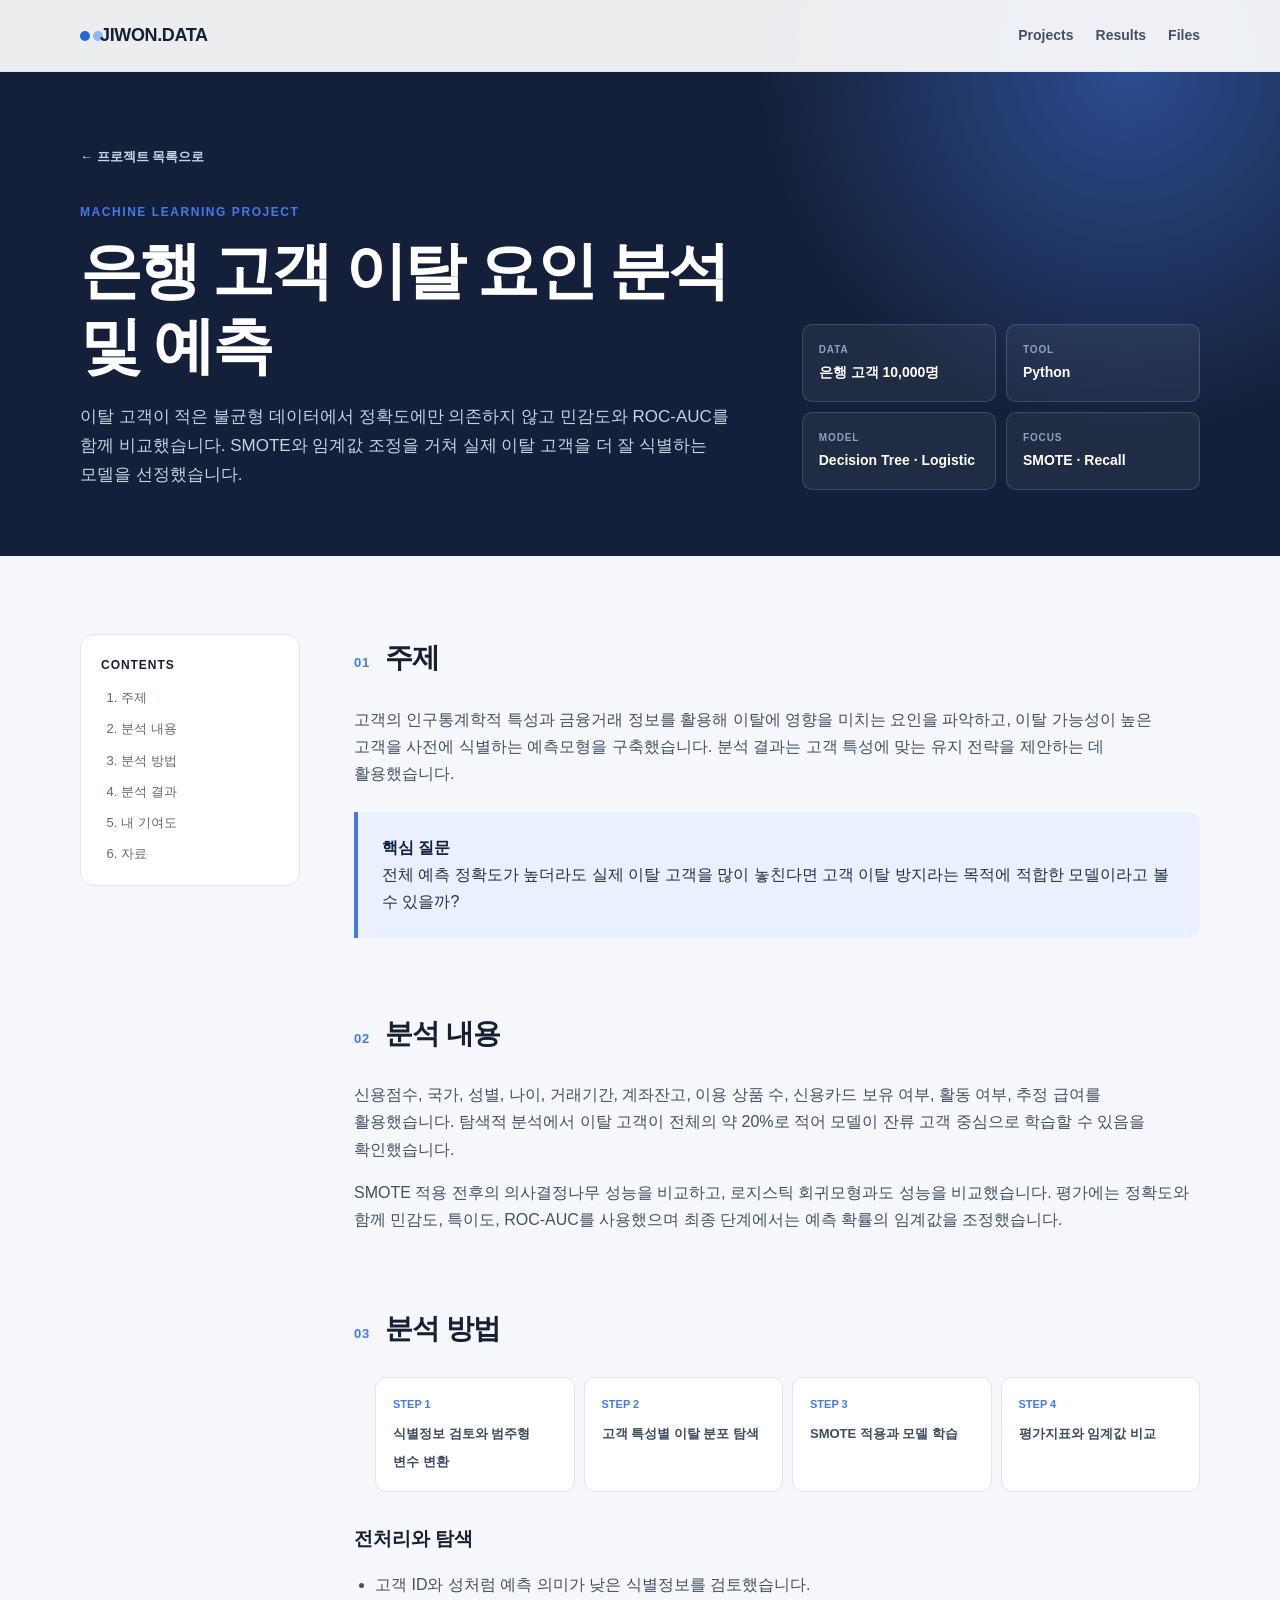
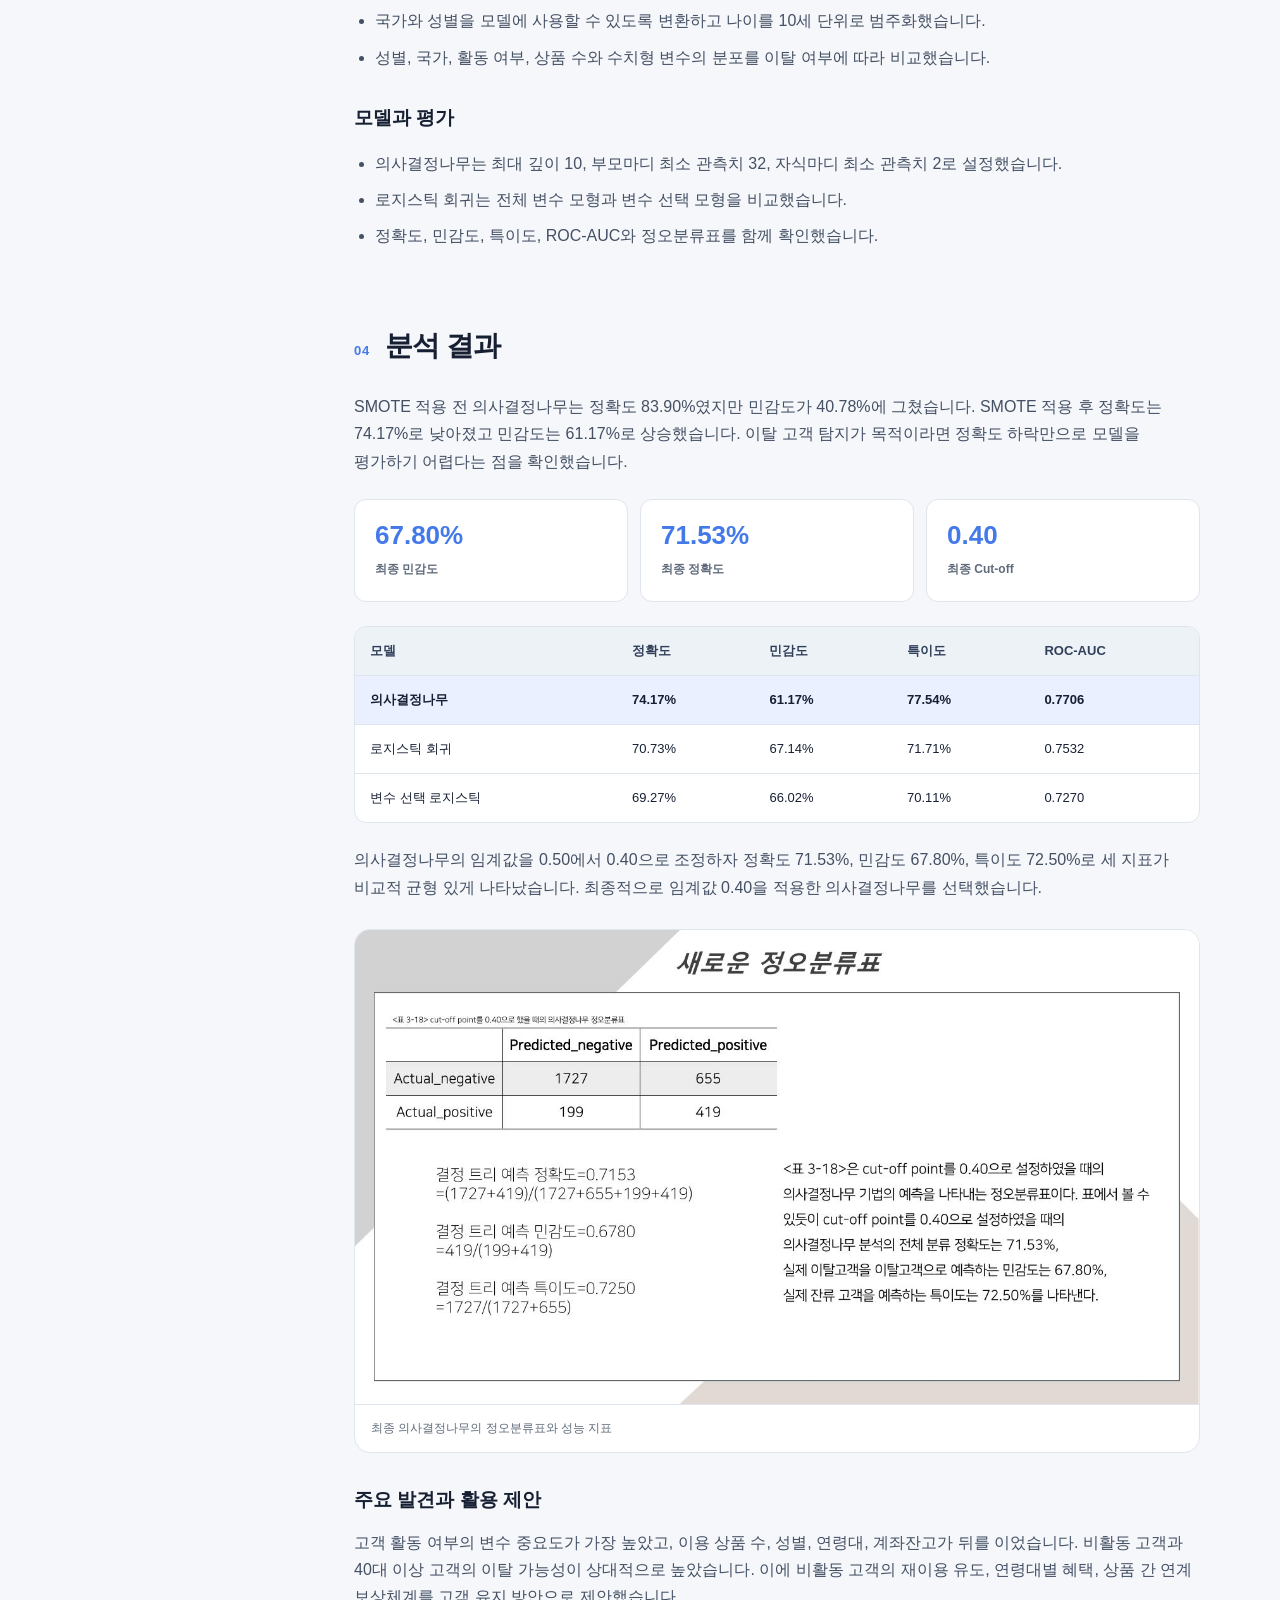
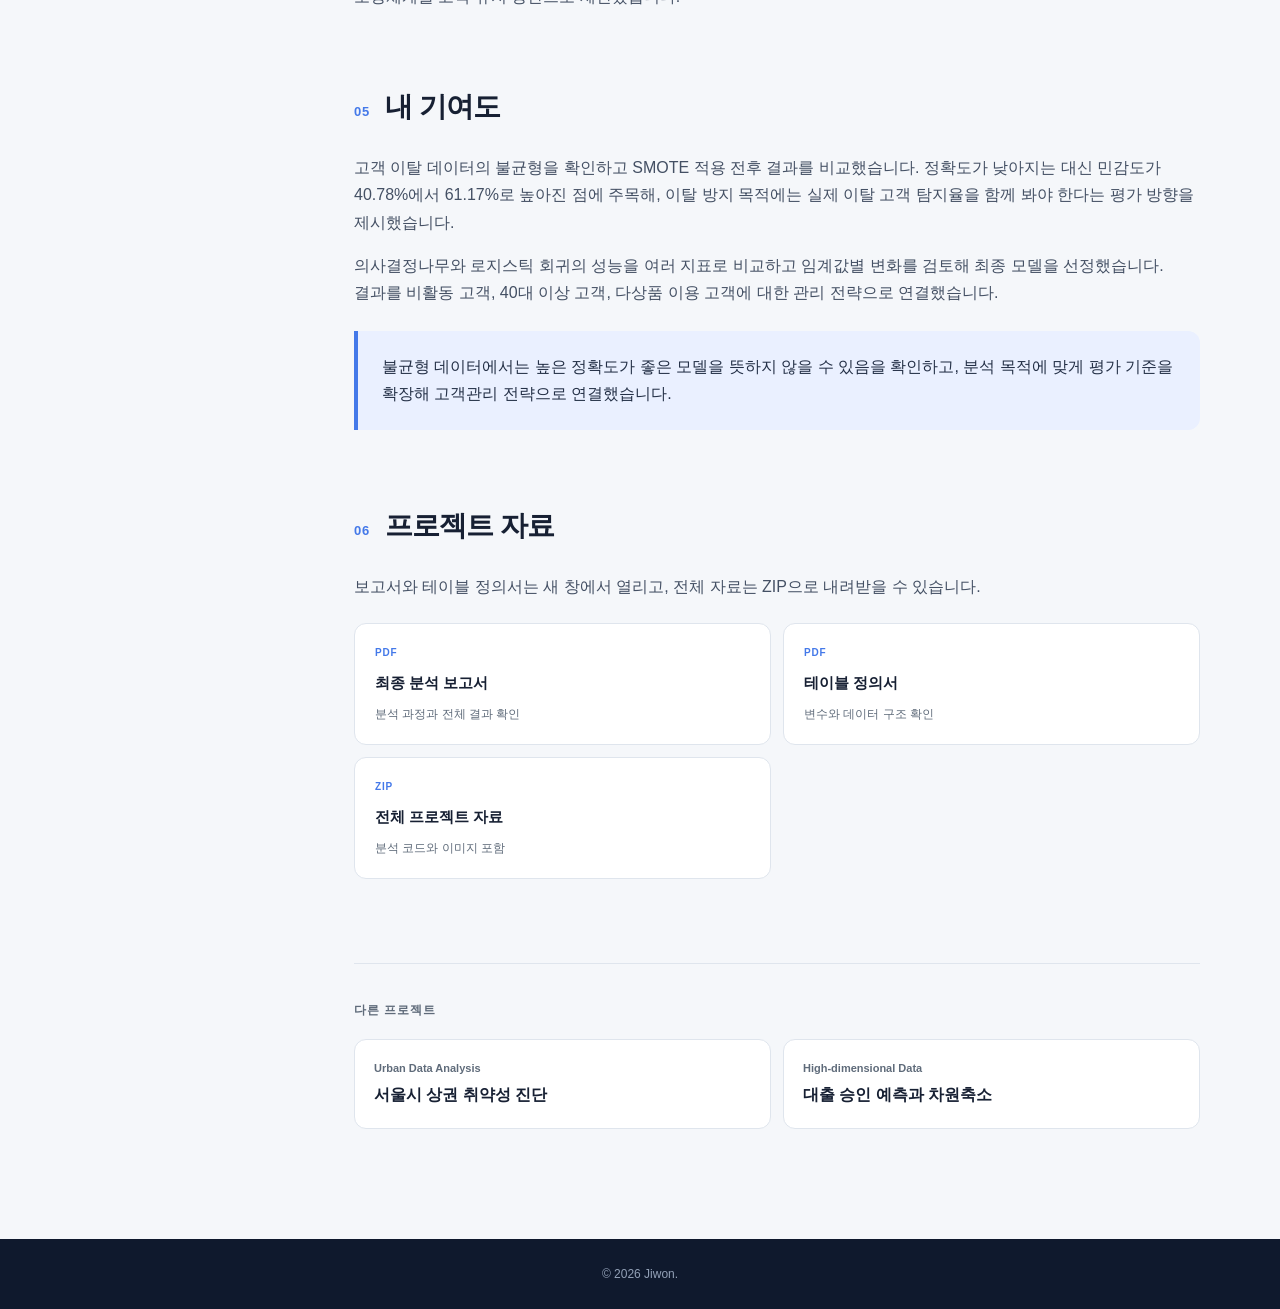
==== projects/churn.html @ 8f47a610 "Add files via upload" ====
<!doctype html>
<html lang="ko">
  <head>
    <meta charset="utf-8" />
    <meta name="viewport" content="width=device-width, initial-scale=1" />
    <meta name="description" content="은행 고객 이탈 요인 분석 및 예측 프로젝트" />
    <title>은행 고객 이탈 예측 | Jiwon Portfolio</title>
    <link rel="stylesheet" href="../styles.css" />
    <script src="../script.js" defer></script>
  </head>
  <body class="detail-page churn">
    <a class="skip-link" href="#main">본문 바로가기</a>
    <nav class="site-nav detail-nav" aria-label="주요 메뉴">
      <div class="container nav-inner">
        <a class="logo" href="../index.html">
          <span class="logo-mark" aria-hidden="true"></span>JIWON.DATA
        </a>
        <button class="nav-toggle" type="button" aria-label="메뉴 열기" aria-expanded="false">
          <span aria-hidden="true"></span>
        </button>
        <ul class="nav-menu">
          <li><a href="../index.html#projects">Projects</a></li>
          <li><a href="#result">Results</a></li>
          <li><a href="#resources">Files</a></li>
        </ul>
      </div>
    </nav>

    <main id="main">
      <header class="detail-hero">
        <div class="container">
          <a class="back-link" href="../index.html#projects">← 프로젝트 목록으로</a>
          <div class="detail-layout">
            <div>
              <p class="detail-kicker">Machine Learning Project</p>
              <h1>은행 고객 이탈 요인 분석 및 예측</h1>
              <p class="detail-lead">
                이탈 고객이 적은 불균형 데이터에서 정확도에만 의존하지 않고 민감도와 ROC-AUC를
                함께 비교했습니다. SMOTE와 임계값 조정을 거쳐 실제 이탈 고객을 더 잘 식별하는
                모델을 선정했습니다.
              </p>
            </div>
            <dl class="detail-meta">
              <div><dt>Data</dt><dd>은행 고객 10,000명</dd></div>
              <div><dt>Tool</dt><dd>Python</dd></div>
              <div><dt>Model</dt><dd>Decision Tree · Logistic</dd></div>
              <div><dt>Focus</dt><dd>SMOTE · Recall</dd></div>
            </dl>
          </div>
        </div>
      </header>

      <div class="detail-content">
        <div class="container detail-grid">
          <aside class="toc" aria-label="페이지 목차">
            <strong>Contents</strong>
            <ol>
              <li><a href="#topic">주제</a></li>
              <li><a href="#analysis">분석 내용</a></li>
              <li><a href="#method">분석 방법</a></li>
              <li><a href="#result">분석 결과</a></li>
              <li><a href="#contribution">내 기여도</a></li>
              <li><a href="#resources">자료</a></li>
            </ol>
          </aside>

          <article class="article">
            <section class="article-section" id="topic">
              <h2 class="numbered-title"><span>01</span> 주제</h2>
              <p>
                고객의 인구통계학적 특성과 금융거래 정보를 활용해 이탈에 영향을 미치는 요인을
                파악하고, 이탈 가능성이 높은 고객을 사전에 식별하는 예측모형을 구축했습니다.
                분석 결과는 고객 특성에 맞는 유지 전략을 제안하는 데 활용했습니다.
              </p>
              <div class="highlight-box">
                <strong>핵심 질문</strong><br />전체 예측 정확도가 높더라도 실제 이탈 고객을 많이
                놓친다면 고객 이탈 방지라는 목적에 적합한 모델이라고 볼 수 있을까?
              </div>
            </section>

            <section class="article-section" id="analysis">
              <h2 class="numbered-title"><span>02</span> 분석 내용</h2>
              <p>
                신용점수, 국가, 성별, 나이, 거래기간, 계좌잔고, 이용 상품 수, 신용카드 보유 여부,
                활동 여부, 추정 급여를 활용했습니다. 탐색적 분석에서 이탈 고객이 전체의 약 20%로
                적어 모델이 잔류 고객 중심으로 학습할 수 있음을 확인했습니다.
              </p>
              <p>
                SMOTE 적용 전후의 의사결정나무 성능을 비교하고, 로지스틱 회귀모형과도 성능을
                비교했습니다. 평가에는 정확도와 함께 민감도, 특이도, ROC-AUC를 사용했으며 최종
                단계에서는 예측 확률의 임계값을 조정했습니다.
              </p>
            </section>

            <section class="article-section" id="method">
              <h2 class="numbered-title"><span>03</span> 분석 방법</h2>
              <ol class="process">
                <li><b>STEP 1</b><span>식별정보 검토와 범주형 변수 변환</span></li>
                <li><b>STEP 2</b><span>고객 특성별 이탈 분포 탐색</span></li>
                <li><b>STEP 3</b><span>SMOTE 적용과 모델 학습</span></li>
                <li><b>STEP 4</b><span>평가지표와 임계값 비교</span></li>
              </ol>

              <h3>전처리와 탐색</h3>
              <ul>
                <li>고객 ID와 성처럼 예측 의미가 낮은 식별정보를 검토했습니다.</li>
                <li>국가와 성별을 모델에 사용할 수 있도록 변환하고 나이를 10세 단위로 범주화했습니다.</li>
                <li>성별, 국가, 활동 여부, 상품 수와 수치형 변수의 분포를 이탈 여부에 따라 비교했습니다.</li>
              </ul>

              <h3>모델과 평가</h3>
              <ul>
                <li>의사결정나무는 최대 깊이 10, 부모마디 최소 관측치 32, 자식마디 최소 관측치 2로 설정했습니다.</li>
                <li>로지스틱 회귀는 전체 변수 모형과 변수 선택 모형을 비교했습니다.</li>
                <li>정확도, 민감도, 특이도, ROC-AUC와 정오분류표를 함께 확인했습니다.</li>
              </ul>
            </section>

            <section class="article-section" id="result">
              <h2 class="numbered-title"><span>04</span> 분석 결과</h2>
              <p>
                SMOTE 적용 전 의사결정나무는 정확도 83.90%였지만 민감도가 40.78%에 그쳤습니다.
                SMOTE 적용 후 정확도는 74.17%로 낮아졌고 민감도는 61.17%로 상승했습니다. 이탈
                고객 탐지가 목적이라면 정확도 하락만으로 모델을 평가하기 어렵다는 점을 확인했습니다.
              </p>

              <div class="metrics">
                <div class="metric"><b>67.80%</b><span>최종 민감도</span></div>
                <div class="metric"><b>71.53%</b><span>최종 정확도</span></div>
                <div class="metric"><b>0.40</b><span>최종 Cut-off</span></div>
              </div>

              <div class="table-wrap">
                <table>
                  <thead>
                    <tr><th>모델</th><th>정확도</th><th>민감도</th><th>특이도</th><th>ROC-AUC</th></tr>
                  </thead>
                  <tbody>
                    <tr class="best"><td>의사결정나무</td><td>74.17%</td><td>61.17%</td><td>77.54%</td><td>0.7706</td></tr>
                    <tr><td>로지스틱 회귀</td><td>70.73%</td><td>67.14%</td><td>71.71%</td><td>0.7532</td></tr>
                    <tr><td>변수 선택 로지스틱</td><td>69.27%</td><td>66.02%</td><td>70.11%</td><td>0.7270</td></tr>
                  </tbody>
                </table>
              </div>

              <p>
                의사결정나무의 임계값을 0.50에서 0.40으로 조정하자 정확도 71.53%, 민감도
                67.80%, 특이도 72.50%로 세 지표가 비교적 균형 있게 나타났습니다. 최종적으로
                임계값 0.40을 적용한 의사결정나무를 선택했습니다.
              </p>

              <figure class="visual-card">
                <img src="../assets/images/churn-result.jpg" alt="임계값 0.40을 적용한 의사결정나무 정오분류표" />
                <figcaption>최종 의사결정나무의 정오분류표와 성능 지표</figcaption>
              </figure>

              <h3>주요 발견과 활용 제안</h3>
              <p>
                고객 활동 여부의 변수 중요도가 가장 높았고, 이용 상품 수, 성별, 연령대,
                계좌잔고가 뒤를 이었습니다. 비활동 고객과 40대 이상 고객의 이탈 가능성이
                상대적으로 높았습니다. 이에 비활동 고객의 재이용 유도, 연령대별 혜택, 상품 간
                연계 보상체계를 고객 유지 방안으로 제안했습니다.
              </p>
            </section>

            <section class="article-section" id="contribution">
              <h2 class="numbered-title"><span>05</span> 내 기여도</h2>
              <p>
                고객 이탈 데이터의 불균형을 확인하고 SMOTE 적용 전후 결과를 비교했습니다. 정확도가
                낮아지는 대신 민감도가 40.78%에서 61.17%로 높아진 점에 주목해, 이탈 방지 목적에는
                실제 이탈 고객 탐지율을 함께 봐야 한다는 평가 방향을 제시했습니다.
              </p>
              <p>
                의사결정나무와 로지스틱 회귀의 성능을 여러 지표로 비교하고 임계값별 변화를 검토해
                최종 모델을 선정했습니다. 결과를 비활동 고객, 40대 이상 고객, 다상품 이용 고객에
                대한 관리 전략으로 연결했습니다.
              </p>
              <div class="highlight-box">
                불균형 데이터에서는 높은 정확도가 좋은 모델을 뜻하지 않을 수 있음을 확인하고,
                분석 목적에 맞게 평가 기준을 확장해 고객관리 전략으로 연결했습니다.
              </div>
            </section>

            <section class="article-section" id="resources">
              <h2 class="numbered-title"><span>06</span> 프로젝트 자료</h2>
              <p>보고서와 테이블 정의서는 새 창에서 열리고, 전체 자료는 ZIP으로 내려받을 수 있습니다.</p>
              <div class="resource-grid">
                <a class="resource-card" href="../assets/documents/churn-report.pdf" target="_blank" rel="noreferrer">
                  <small>PDF</small><strong>최종 분석 보고서</strong><span>분석 과정과 전체 결과 확인</span>
                </a>
                <a class="resource-card" href="../assets/documents/churn-table-definition.pdf" target="_blank" rel="noreferrer">
                  <small>PDF</small><strong>테이블 정의서</strong><span>변수와 데이터 구조 확인</span>
                </a>
                <a class="resource-card" href="../downloads/data-mining-full.zip" download>
                  <small>ZIP</small><strong>전체 프로젝트 자료</strong><span>분석 코드와 이미지 포함</span>
                </a>
              </div>
            </section>

            <nav class="next-projects" aria-label="다른 프로젝트">
              <p>다른 프로젝트</p>
              <div class="next-links">
                <a href="weather.html"><small>Urban Data Analysis</small>서울시 상권 취약성 진단</a>
                <a href="loan.html"><small>High-dimensional Data</small>대출 승인 예측과 차원축소</a>
              </div>
            </nav>
          </article>
        </div>
      </div>
    </main>

    <footer class="site-footer"><div class="container">© <span data-year>2026</span> Jiwon.</div></footer>
  </body>
</html>
---- styles.css ----
:root {
  --ink: #172033;
  --muted: #5f6b7a;
  --line: #dfe5ed;
  --surface: #ffffff;
  --soft: #f5f7fa;
  --brand: #2368d8;
  --brand-dark: #174da9;
  --brand-soft: #eaf2ff;
  --nav-height: 72px;
  --shadow: 0 18px 50px rgba(23, 32, 51, 0.10);
}

* {
  box-sizing: border-box;
  margin: 0;
  padding: 0;
}

html {
  scroll-behavior: smooth;
  scroll-padding-top: calc(var(--nav-height) + 24px);
}

body {
  min-width: 320px;
  color: var(--ink);
  background: var(--surface);
  font-family: Pretendard, "Noto Sans KR", -apple-system, BlinkMacSystemFont,
    "Segoe UI", sans-serif;
  line-height: 1.7;
  word-break: keep-all;
}

body.detail-page {
  background: var(--soft);
}

a {
  color: inherit;
  text-decoration: none;
}

img {
  display: block;
  width: 100%;
}

button,
a {
  -webkit-tap-highlight-color: transparent;
}

.container {
  width: min(1120px, calc(100% - 40px));
  margin-inline: auto;
}

.skip-link {
  position: fixed;
  left: 16px;
  top: -60px;
  z-index: 2000;
  padding: 10px 14px;
  color: #fff;
  background: var(--ink);
  border-radius: 8px;
}

.skip-link:focus {
  top: 12px;
}

/* Navigation */
.site-nav {
  position: fixed;
  inset: 0 0 auto;
  z-index: 1000;
  height: var(--nav-height);
  border-bottom: 1px solid rgba(223, 229, 237, 0.88);
  background: rgba(255, 255, 255, 0.92);
  backdrop-filter: blur(14px);
}

.nav-inner {
  height: 100%;
  display: flex;
  align-items: center;
  justify-content: space-between;
}

.logo {
  display: inline-flex;
  align-items: center;
  gap: 10px;
  font-size: 18px;
  font-weight: 800;
  letter-spacing: -0.02em;
}

.logo-mark {
  width: 10px;
  height: 10px;
  background: var(--brand);
  border-radius: 50%;
  box-shadow: 13px 0 0 #8bb7ff;
}

.nav-menu {
  display: flex;
  align-items: center;
  gap: 30px;
  list-style: none;
  color: #435064;
  font-size: 14px;
  font-weight: 650;
}

.nav-menu a {
  transition: color 0.2s ease;
}

.nav-menu a:hover,
.nav-menu a:focus-visible {
  color: var(--brand);
}

.nav-toggle {
  display: none;
  width: 42px;
  height: 42px;
  border: 1px solid var(--line);
  background: #fff;
  border-radius: 10px;
  cursor: pointer;
}

.nav-toggle span,
.nav-toggle span::before,
.nav-toggle span::after {
  display: block;
  width: 18px;
  height: 2px;
  margin: auto;
  background: var(--ink);
  content: "";
  transition: 0.2s ease;
}

.nav-toggle span {
  position: relative;
}

.nav-toggle span::before {
  position: absolute;
  top: -6px;
}

.nav-toggle span::after {
  position: absolute;
  top: 6px;
}

/* Home hero */
.hero {
  min-height: 92vh;
  display: flex;
  align-items: center;
  padding: calc(var(--nav-height) + 80px) 0 88px;
  overflow: hidden;
  background:
    radial-gradient(circle at 84% 20%, rgba(60, 132, 255, 0.18), transparent 27%),
    linear-gradient(145deg, #fafdff 0%, #f1f6fd 58%, #eef3fa 100%);
}

.hero-grid {
  display: grid;
  grid-template-columns: minmax(0, 1.3fr) minmax(300px, 0.7fr);
  gap: 72px;
  align-items: center;
}

.eyebrow {
  margin-bottom: 18px;
  color: var(--brand);
  font-size: 13px;
  font-weight: 800;
  letter-spacing: 0.16em;
  text-transform: uppercase;
}

.hero h1 {
  max-width: 760px;
  margin-bottom: 26px;
  color: #13203a;
  font-size: clamp(44px, 6.2vw, 76px);
  line-height: 1.14;
  letter-spacing: -0.052em;
}

.hero h1 span {
  color: var(--brand);
}

.hero-copy {
  max-width: 690px;
  margin-bottom: 36px;
  color: var(--muted);
  font-size: 18px;
}

.button-row {
  display: flex;
  flex-wrap: wrap;
  gap: 12px;
}

.button {
  display: inline-flex;
  align-items: center;
  justify-content: center;
  gap: 8px;
  min-height: 48px;
  padding: 11px 21px;
  border: 1px solid transparent;
  border-radius: 10px;
  font-size: 14px;
  font-weight: 750;
  transition: transform 0.2s ease, box-shadow 0.2s ease, border-color 0.2s ease,
    color 0.2s ease, background 0.2s ease;
}

.button:hover {
  transform: translateY(-2px);
}

.button-primary {
  color: #fff;
  background: var(--brand);
  box-shadow: 0 10px 24px rgba(35, 104, 216, 0.24);
}

.button-primary:hover {
  background: var(--brand-dark);
}

.button-secondary {
  color: var(--ink);
  border-color: #cbd5e1;
  background: #fff;
}

.button-secondary:hover {
  color: var(--brand);
  border-color: var(--brand);
}

.hero-panel {
  position: relative;
  padding: 34px;
  overflow: hidden;
  color: #fff;
  background: #15223a;
  border-radius: 22px;
  box-shadow: var(--shadow);
}

.hero-panel::after {
  position: absolute;
  right: -65px;
  bottom: -80px;
  width: 220px;
  height: 220px;
  background: radial-gradient(circle, rgba(80, 151, 255, 0.55), transparent 64%);
  content: "";
}

.hero-panel-label {
  margin-bottom: 28px;
  color: #94bfff;
  font-size: 12px;
  font-weight: 800;
  letter-spacing: 0.14em;
}

.hero-principles {
  position: relative;
  z-index: 1;
  display: grid;
  gap: 18px;
  list-style: none;
}

.hero-principles li {
  display: grid;
  grid-template-columns: 34px 1fr;
  gap: 12px;
  align-items: start;
}

.hero-principles strong {
  color: #8bb7ff;
  font-size: 13px;
}

.hero-principles span {
  color: #e7edf7;
  font-size: 15px;
}

/* General sections */
.section {
  padding: 108px 0;
}

.section-soft {
  background: var(--soft);
}

.section-heading {
  max-width: 720px;
  margin-bottom: 50px;
}

.section-kicker {
  margin-bottom: 10px;
  color: var(--brand);
  font-size: 12px;
  font-weight: 850;
  letter-spacing: 0.14em;
  text-transform: uppercase;
}

.section-heading h2 {
  margin-bottom: 15px;
  font-size: clamp(30px, 4vw, 43px);
  line-height: 1.25;
  letter-spacing: -0.04em;
}

.section-heading p {
  color: var(--muted);
}

.about-grid {
  display: grid;
  grid-template-columns: 1.25fr 0.75fr;
  gap: 64px;
}

.about-copy {
  display: grid;
  gap: 18px;
  color: #445064;
  font-size: 17px;
}

.about-copy strong {
  color: var(--ink);
}

.fact-list {
  display: grid;
  gap: 12px;
  list-style: none;
}

.fact-list li {
  padding: 19px 21px;
  border: 1px solid var(--line);
  border-radius: 12px;
  background: #fff;
}

.fact-list b {
  display: block;
  margin-bottom: 3px;
  color: var(--brand);
  font-size: 12px;
  letter-spacing: 0.06em;
  text-transform: uppercase;
}

.fact-list span {
  font-size: 15px;
  font-weight: 650;
}

.skills-grid {
  display: grid;
  grid-template-columns: repeat(3, 1fr);
  gap: 16px;
}

.skill {
  min-height: 150px;
  padding: 25px;
  border: 1px solid var(--line);
  border-radius: 14px;
  background: #fff;
}

.skill h3 {
  margin-bottom: 10px;
  font-size: 18px;
}

.skill p {
  color: var(--muted);
  font-size: 14px;
}

/* Project cards */
.project-grid {
  display: grid;
  grid-template-columns: repeat(3, 1fr);
  gap: 22px;
}

.project-card {
  display: flex;
  flex-direction: column;
  overflow: hidden;
  border: 1px solid var(--line);
  border-radius: 18px;
  background: #fff;
  transition: transform 0.25s ease, box-shadow 0.25s ease;
}

.project-card:hover {
  transform: translateY(-6px);
  box-shadow: var(--shadow);
}

.project-image {
  position: relative;
  height: 214px;
  overflow: hidden;
  background: #dfe8f6;
}

.project-image img {
  height: 100%;
  object-fit: cover;
  transition: transform 0.35s ease;
}

.project-card:hover .project-image img {
  transform: scale(1.035);
}

.project-image::after {
  position: absolute;
  inset: 0;
  background: linear-gradient(to top, rgba(10, 24, 47, 0.28), transparent 55%);
  content: "";
}

.weather-cover img {
  object-position: 76% center;
}

.loan-cover img {
  object-position: center 49%;
}

.project-index {
  position: absolute;
  left: 18px;
  top: 18px;
  z-index: 2;
  display: grid;
  place-items: center;
  width: 36px;
  height: 36px;
  color: #fff;
  background: rgba(18, 34, 58, 0.84);
  border-radius: 50%;
  font-size: 12px;
  font-weight: 800;
}

.project-body {
  flex: 1;
  display: flex;
  flex-direction: column;
  padding: 25px;
}

.project-type {
  margin-bottom: 8px;
  color: var(--brand);
  font-size: 11px;
  font-weight: 850;
  letter-spacing: 0.09em;
  text-transform: uppercase;
}

.project-body h3 {
  margin-bottom: 12px;
  font-size: 21px;
  line-height: 1.35;
  letter-spacing: -0.025em;
}

.project-summary {
  margin-bottom: 20px;
  color: var(--muted);
  font-size: 14px;
}

.tags {
  display: flex;
  flex-wrap: wrap;
  gap: 7px;
  margin-bottom: 22px;
}

.tag {
  padding: 5px 9px;
  color: #4d5b70;
  background: #edf2f8;
  border-radius: 6px;
  font-size: 11px;
  font-weight: 650;
}

.project-link {
  display: inline-flex;
  align-items: center;
  gap: 7px;
  margin-top: auto;
  color: var(--brand);
  font-size: 14px;
  font-weight: 800;
}

.project-link::after {
  content: "→";
  transition: transform 0.2s ease;
}

.project-card:hover .project-link::after {
  transform: translateX(4px);
}

.timeline {
  max-width: 850px;
}

.timeline-item {
  position: relative;
  display: grid;
  grid-template-columns: 190px 1fr;
  gap: 34px;
  padding: 0 0 38px 26px;
  border-left: 2px solid #d7e0eb;
}

.timeline-item:last-child {
  padding-bottom: 0;
}

.timeline-item::before {
  position: absolute;
  left: -7px;
  top: 7px;
  width: 12px;
  height: 12px;
  background: var(--brand);
  border: 3px solid #eff5fd;
  border-radius: 50%;
  content: "";
}

.timeline-label {
  color: var(--brand);
  font-size: 12px;
  font-weight: 800;
  letter-spacing: 0.05em;
}

.timeline-content h3 {
  margin-bottom: 7px;
  font-size: 19px;
}

.timeline-content p {
  color: var(--muted);
  font-size: 15px;
}

.contact {
  padding: 96px 0;
  color: #fff;
  background: #142039;
  text-align: center;
}

.contact h2 {
  margin-bottom: 13px;
  font-size: clamp(28px, 4vw, 42px);
}

.contact p {
  max-width: 620px;
  margin: 0 auto 28px;
  color: #b8c4d7;
}

.contact .button-secondary {
  color: #fff;
  border-color: #53627a;
  background: transparent;
}

.contact .button-secondary:hover {
  color: var(--ink);
  background: #fff;
}

.site-footer {
  padding: 25px 0;
  color: #93a1b7;
  background: #0f192d;
  font-size: 12px;
  text-align: center;
}

/* Project detail */
.detail-nav .nav-menu {
  gap: 22px;
}

.detail-hero {
  padding: calc(var(--nav-height) + 70px) 0 66px;
  color: #fff;
  background:
    radial-gradient(circle at 88% 12%, color-mix(in srgb, var(--accent) 50%, transparent), transparent 30%),
    #142039;
}

.detail-page {
  --accent: #4f8df7;
  --accent-soft: #eaf2ff;
}

.detail-page.weather {
  --accent: #14a7b5;
  --accent-soft: #e4f8f8;
}

.detail-page.churn {
  --accent: #4479e9;
  --accent-soft: #eaf0ff;
}

.detail-page.loan {
  --accent: #07857d;
  --accent-soft: #e1f6f3;
}

.back-link {
  display: inline-flex;
  align-items: center;
  gap: 7px;
  margin-bottom: 34px;
  color: #c7d4e6;
  font-size: 13px;
  font-weight: 700;
}

.back-link:hover {
  color: #fff;
}

.detail-layout {
  display: grid;
  grid-template-columns: minmax(0, 1.25fr) minmax(280px, 0.75fr);
  gap: 58px;
  align-items: end;
}

.detail-kicker {
  margin-bottom: 12px;
  color: var(--accent);
  font-size: 12px;
  font-weight: 850;
  letter-spacing: 0.13em;
  text-transform: uppercase;
}

.detail-hero h1 {
  max-width: 780px;
  margin-bottom: 20px;
  font-size: clamp(37px, 5.4vw, 62px);
  line-height: 1.2;
  letter-spacing: -0.048em;
}

.detail-lead {
  max-width: 760px;
  color: #c6d1e2;
  font-size: 17px;
}

.detail-meta {
  display: grid;
  grid-template-columns: repeat(2, 1fr);
  gap: 10px;
}

.detail-meta div {
  padding: 16px;
  border: 1px solid rgba(255, 255, 255, 0.14);
  border-radius: 10px;
  background: rgba(255, 255, 255, 0.055);
}

.detail-meta dt {
  margin-bottom: 3px;
  color: #8fa2bb;
  font-size: 10px;
  font-weight: 800;
  letter-spacing: 0.09em;
  text-transform: uppercase;
}

.detail-meta dd {
  color: #fff;
  font-size: 14px;
  font-weight: 700;
}

.detail-content {
  padding: 78px 0 110px;
}

.detail-grid {
  display: grid;
  grid-template-columns: 220px minmax(0, 1fr);
  gap: 54px;
  align-items: start;
}

.toc {
  position: sticky;
  top: calc(var(--nav-height) + 24px);
  padding: 20px;
  border: 1px solid var(--line);
  border-radius: 14px;
  background: #fff;
}

.toc strong {
  display: block;
  margin-bottom: 12px;
  font-size: 12px;
  letter-spacing: 0.08em;
  text-transform: uppercase;
}

.toc ol {
  display: grid;
  gap: 9px;
  padding-left: 20px;
  color: var(--muted);
  font-size: 13px;
}

.toc a:hover {
  color: var(--accent);
}

.article {
  min-width: 0;
}

.article-section {
  margin-bottom: 72px;
  scroll-margin-top: calc(var(--nav-height) + 28px);
}

.article-section:last-child {
  margin-bottom: 0;
}

.numbered-title {
  display: flex;
  gap: 15px;
  align-items: baseline;
  margin-bottom: 24px;
  font-size: 28px;
  letter-spacing: -0.035em;
}

.numbered-title span {
  color: var(--accent);
  font-size: 13px;
  font-weight: 850;
  letter-spacing: 0.05em;
}

.article p {
  margin-bottom: 16px;
  color: #445064;
}

.article p:last-child {
  margin-bottom: 0;
}

.article h3 {
  margin: 31px 0 13px;
  font-size: 19px;
}

.article ul,
.article ol:not(.metric-list) {
  display: grid;
  gap: 9px;
  margin: 16px 0 20px;
  padding-left: 21px;
  color: #445064;
}

.highlight-box {
  margin: 25px 0;
  padding: 22px 24px;
  color: #243047;
  background: var(--accent-soft);
  border-left: 4px solid var(--accent);
  border-radius: 0 12px 12px 0;
}

.highlight-box strong {
  color: #10213e;
}

.visual-card {
  margin: 28px 0;
  overflow: hidden;
  border: 1px solid var(--line);
  border-radius: 16px;
  background: #fff;
}

.visual-card img {
  max-height: 520px;
  object-fit: cover;
  object-position: center;
}

.visual-card.weather-visual img {
  height: 430px;
  object-position: 79% center;
}

.visual-card figcaption {
  padding: 13px 16px;
  color: var(--muted);
  border-top: 1px solid var(--line);
  font-size: 12px;
}

.metrics {
  display: grid;
  grid-template-columns: repeat(3, 1fr);
  gap: 12px;
  margin: 24px 0;
}

.metric {
  padding: 20px;
  border: 1px solid var(--line);
  border-radius: 12px;
  background: #fff;
}

.metric b {
  display: block;
  margin-bottom: 3px;
  color: var(--accent);
  font-size: 26px;
  line-height: 1.2;
}

.metric span {
  color: var(--muted);
  font-size: 12px;
  font-weight: 700;
}

.table-wrap {
  margin: 23px 0;
  overflow-x: auto;
  border: 1px solid var(--line);
  border-radius: 12px;
  background: #fff;
}

table {
  width: 100%;
  border-collapse: collapse;
  font-size: 13px;
  text-align: left;
}

th,
td {
  padding: 13px 15px;
  border-bottom: 1px solid var(--line);
  white-space: nowrap;
}

th {
  color: #31405a;
  background: #edf2f7;
  font-weight: 800;
}

tbody tr:last-child td {
  border-bottom: 0;
}

tbody tr.best td {
  background: var(--accent-soft);
  font-weight: 700;
}

.process {
  display: grid;
  grid-template-columns: repeat(4, 1fr);
  gap: 10px;
  margin: 22px 0;
  list-style: none;
}

.process li {
  position: relative;
  min-height: 112px;
  padding: 17px;
  border: 1px solid var(--line);
  border-radius: 11px;
  background: #fff;
}

.process b {
  display: block;
  margin-bottom: 6px;
  color: var(--accent);
  font-size: 11px;
}

.process span {
  color: #3f4b60;
  font-size: 13px;
  font-weight: 650;
}

.resource-grid {
  display: grid;
  grid-template-columns: repeat(2, 1fr);
  gap: 12px;
  margin-top: 23px;
}

.resource-card {
  display: flex;
  min-height: 122px;
  flex-direction: column;
  justify-content: space-between;
  padding: 20px;
  border: 1px solid var(--line);
  border-radius: 12px;
  background: #fff;
  transition: transform 0.2s ease, border-color 0.2s ease;
}

.resource-card:hover {
  transform: translateY(-2px);
  border-color: var(--accent);
}

.resource-card small {
  color: var(--accent);
  font-size: 10px;
  font-weight: 850;
  letter-spacing: 0.08em;
  text-transform: uppercase;
}

.resource-card strong {
  display: block;
  margin: 7px 0;
  font-size: 15px;
}

.resource-card span {
  color: var(--muted);
  font-size: 12px;
}

.next-projects {
  margin-top: 84px;
  padding-top: 36px;
  border-top: 1px solid var(--line);
}

.next-projects > p {
  margin-bottom: 18px;
  color: var(--muted);
  font-size: 12px;
  font-weight: 800;
  letter-spacing: 0.08em;
  text-transform: uppercase;
}

.next-links {
  display: grid;
  grid-template-columns: repeat(2, 1fr);
  gap: 12px;
}

.next-links a {
  padding: 19px;
  border: 1px solid var(--line);
  border-radius: 12px;
  background: #fff;
  font-weight: 750;
  transition: border-color 0.2s ease, transform 0.2s ease;
}

.next-links a:hover {
  transform: translateY(-2px);
  border-color: var(--accent);
}

.next-links small {
  display: block;
  margin-bottom: 4px;
  color: var(--muted);
  font-size: 11px;
}

/* Responsive */
@media (max-width: 980px) {
  .hero-grid,
  .detail-layout {
    grid-template-columns: 1fr;
  }

  .hero-panel {
    max-width: 650px;
  }

  .project-grid {
    grid-template-columns: repeat(2, 1fr);
  }

  .skills-grid {
    grid-template-columns: repeat(2, 1fr);
  }

  .detail-meta {
    max-width: 650px;
  }
}

@media (max-width: 760px) {
  :root {
    --nav-height: 64px;
  }

  .container {
    width: min(100% - 28px, 1120px);
  }

  .nav-toggle {
    display: block;
  }

  .nav-menu {
    position: absolute;
    left: 14px;
    right: 14px;
    top: calc(var(--nav-height) - 2px);
    display: none;
    flex-direction: column;
    align-items: stretch;
    gap: 0;
    padding: 10px;
    border: 1px solid var(--line);
    border-radius: 12px;
    background: #fff;
    box-shadow: var(--shadow);
  }

  .nav-menu.open {
    display: flex;
  }

  .nav-menu a {
    display: block;
    padding: 11px 12px;
    border-radius: 7px;
  }

  .nav-menu a:hover {
    background: var(--soft);
  }

  .hero {
    min-height: auto;
    padding-top: calc(var(--nav-height) + 58px);
  }

  .hero-grid {
    gap: 42px;
  }

  .hero h1 {
    font-size: clamp(40px, 13vw, 58px);
  }

  .hero-copy {
    font-size: 16px;
  }

  .section {
    padding: 78px 0;
  }

  .about-grid,
  .detail-grid {
    grid-template-columns: 1fr;
    gap: 34px;
  }

  .toc {
    position: static;
  }

  .toc ol {
    grid-template-columns: repeat(2, minmax(0, 1fr));
  }

  .project-grid,
  .skills-grid,
  .resource-grid,
  .next-links {
    grid-template-columns: 1fr;
  }

  .project-image {
    height: 230px;
  }

  .timeline-item {
    grid-template-columns: 1fr;
    gap: 4px;
  }

  .metrics {
    grid-template-columns: repeat(2, 1fr);
  }

  .process {
    grid-template-columns: repeat(2, 1fr);
  }

  .visual-card.weather-visual img {
    height: 330px;
  }
}

@media (max-width: 480px) {
  body {
    word-break: normal;
  }

  .hero h1,
  .detail-hero h1 {
    word-break: keep-all;
  }

  .button-row .button {
    width: 100%;
  }

  .hero-panel {
    padding: 27px 22px;
  }

  .detail-meta,
  .metrics,
  .process {
    grid-template-columns: 1fr;
  }

  .detail-content {
    padding-top: 58px;
  }

  .numbered-title {
    font-size: 25px;
  }

  .toc ol {
    grid-template-columns: 1fr;
  }

  .visual-card.weather-visual img {
    height: 250px;
  }
}

@media (prefers-reduced-motion: reduce) {
  html {
    scroll-behavior: auto;
  }

  *,
  *::before,
  *::after {
    transition-duration: 0.01ms !important;
  }
}
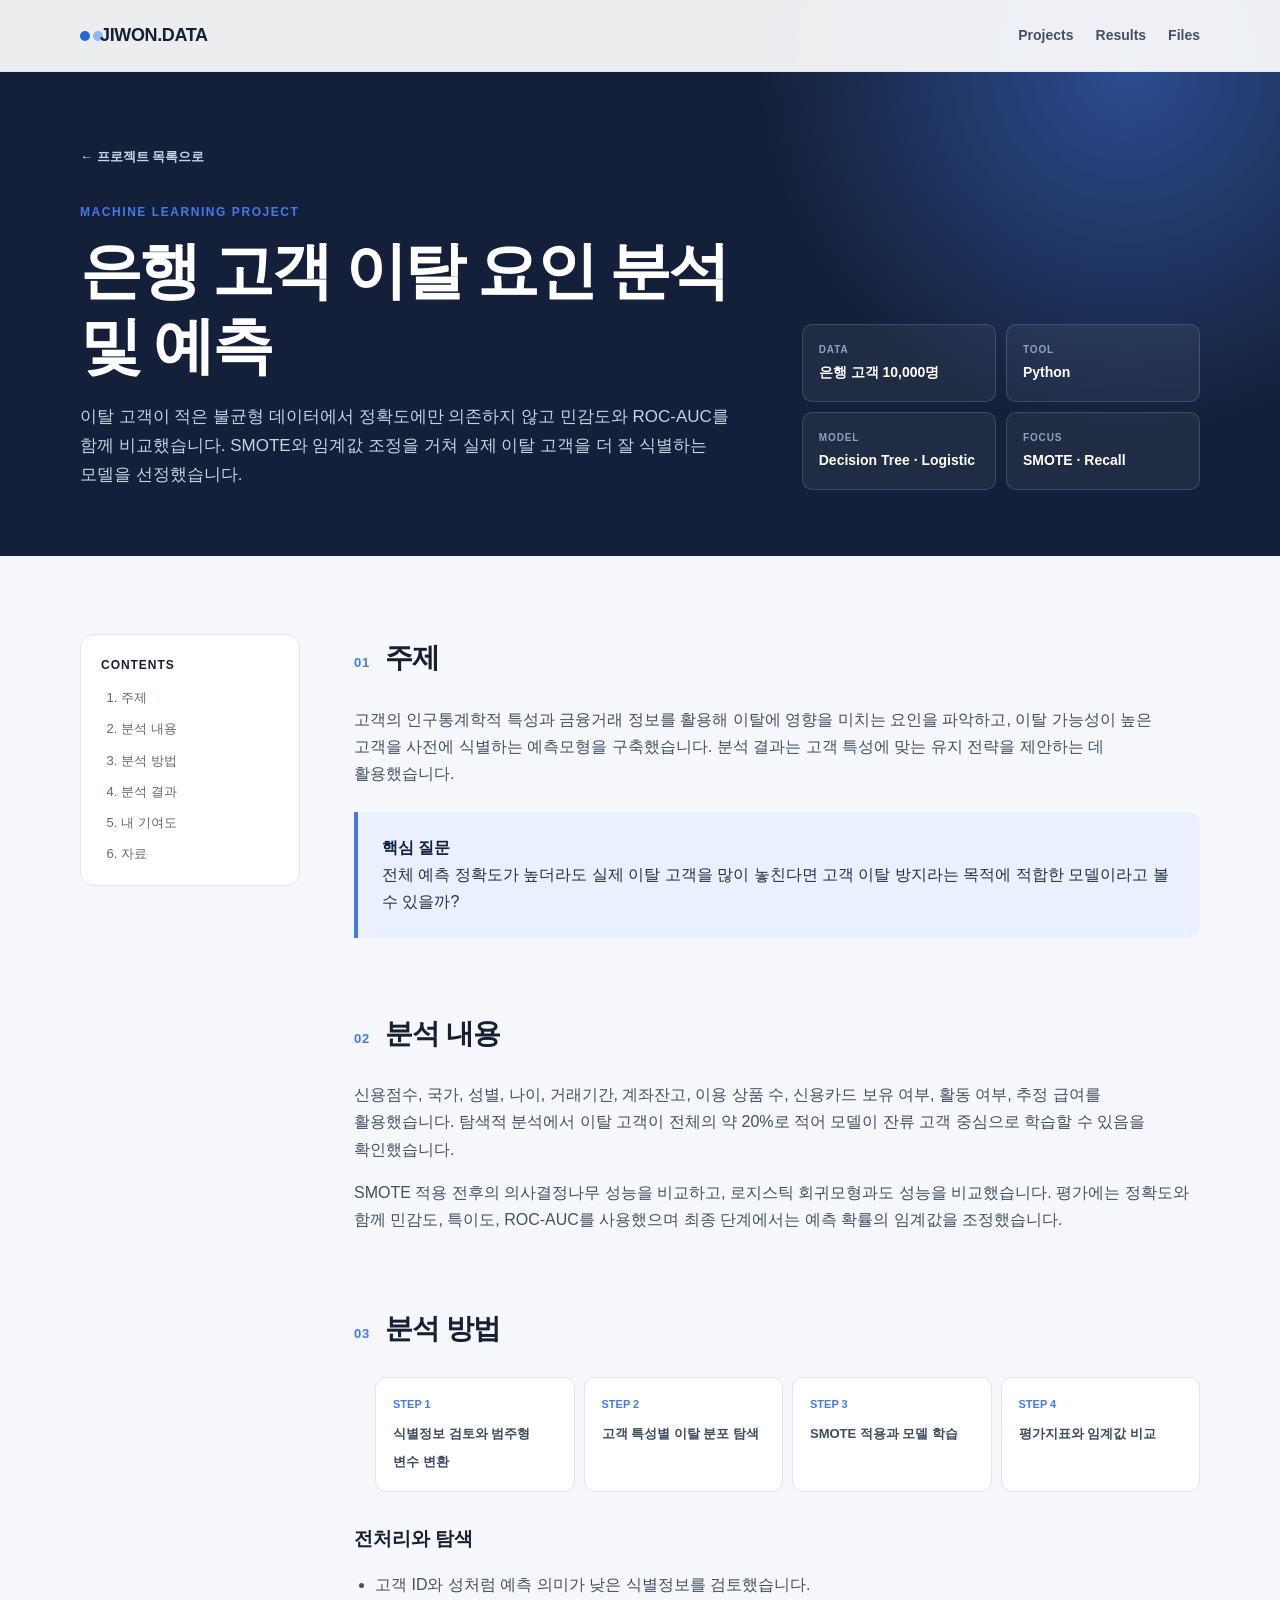
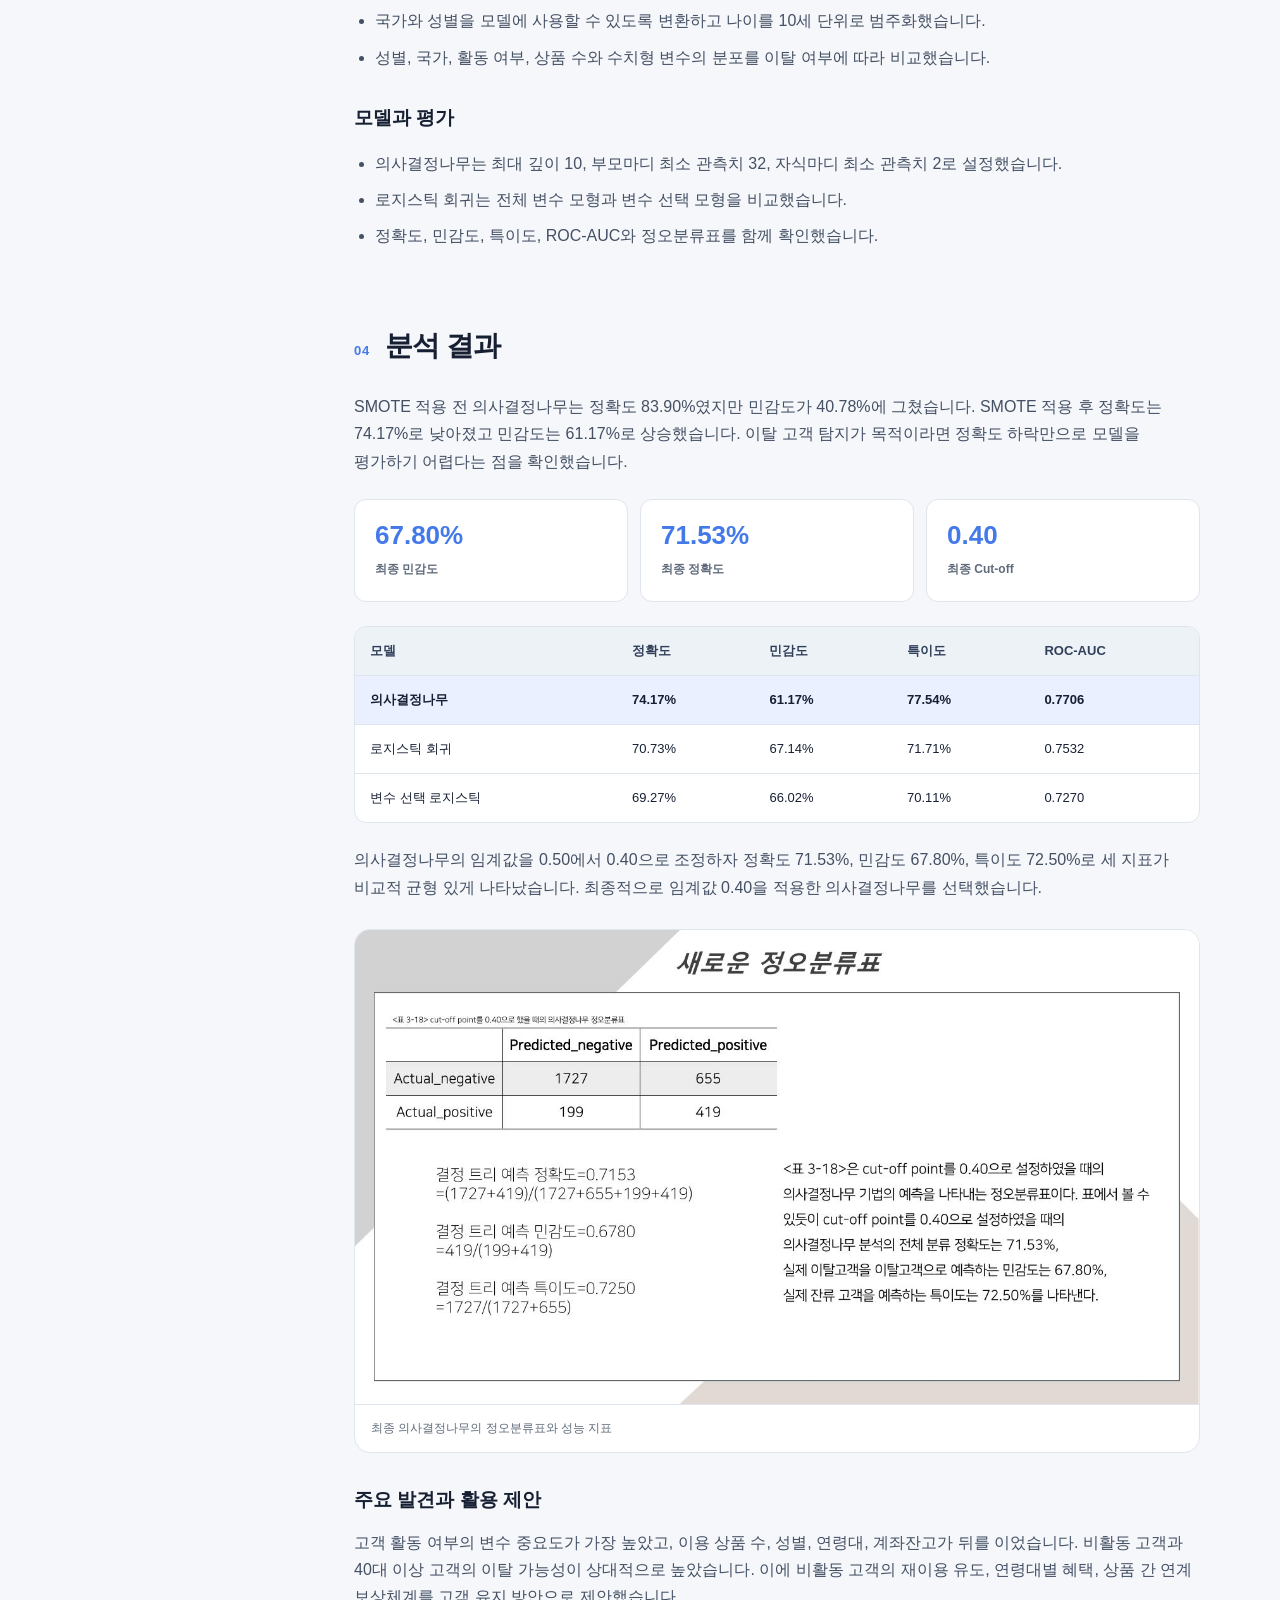
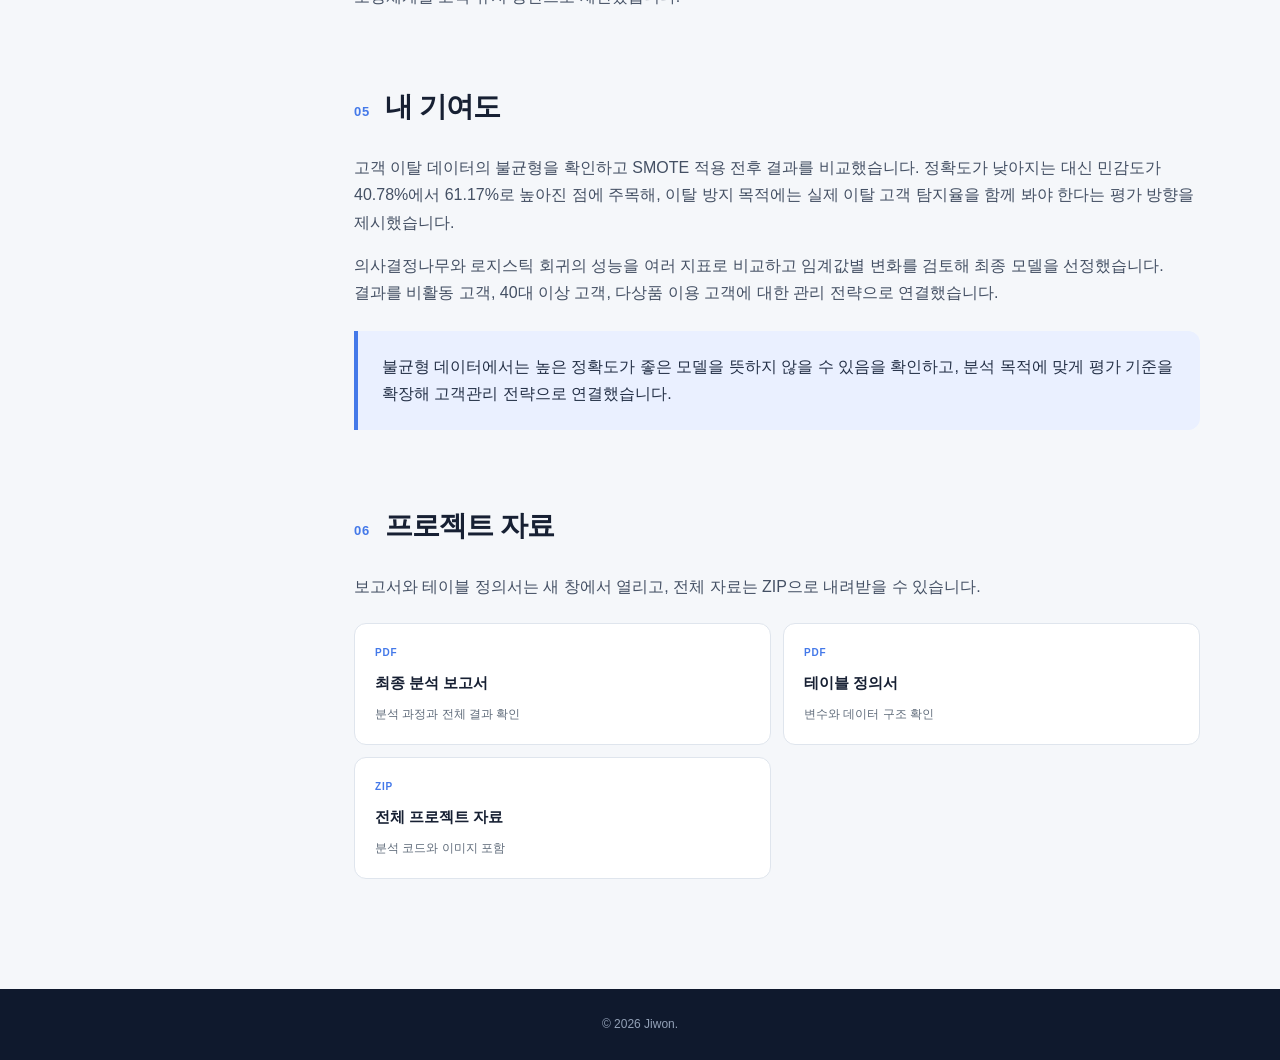
==== commit 042850ef: "Add files via upload" ====
--- a/projects/churn.html
+++ b/projects/churn.html
@@ -197,13 +197,6 @@
               </div>
             </section>
 
-            <nav class="next-projects" aria-label="다른 프로젝트">
-              <p>다른 프로젝트</p>
-              <div class="next-links">
-                <a href="weather.html"><small>Urban Data Analysis</small>서울시 상권 취약성 진단</a>
-                <a href="loan.html"><small>High-dimensional Data</small>대출 승인 예측과 차원축소</a>
-              </div>
-            </nav>
           </article>
         </div>
       </div>
--- a/styles.css
+++ b/styles.css
@@ -456,8 +456,11 @@
   content: "";
 }
 
-.weather-cover img {
-  object-position: 76% center;
+.weather-cover {
+  background-image: url("assets/images/weather-map.png");
+  background-position: 78% center;
+  background-size: 178% auto;
+  background-repeat: no-repeat;
 }
 
 .loan-cover img {
@@ -851,9 +854,74 @@
   object-position: center;
 }
 
-.visual-card.weather-visual img {
-  height: 430px;
-  object-position: 79% center;
+.weather-figure-body {
+  display: grid;
+  grid-template-columns: minmax(0, 1.45fr) minmax(210px, 0.55fr);
+  min-height: 430px;
+  background: #f7f9fc;
+}
+
+.weather-map-crop {
+  min-height: 430px;
+  background-image: url("assets/images/weather-map.png");
+  background-position: 81% center;
+  background-size: 190% auto;
+  background-repeat: no-repeat;
+}
+
+.weather-legend {
+  display: flex;
+  flex-direction: column;
+  justify-content: center;
+  padding: 34px 26px;
+  border-left: 1px solid var(--line);
+  background: #fff;
+}
+
+.weather-legend-title {
+  margin-bottom: 22px;
+  color: var(--ink);
+  font-size: 18px;
+  font-weight: 700;
+  line-height: 1.45;
+}
+
+.weather-legend ul {
+  display: grid;
+  gap: 13px;
+  list-style: none;
+}
+
+.weather-legend li {
+  display: grid;
+  grid-template-columns: 12px 1fr auto;
+  align-items: center;
+  gap: 9px;
+  color: #334155;
+  font-size: 13px;
+}
+
+.weather-legend li > span {
+  width: 12px;
+  height: 34px;
+  border-radius: 3px;
+  background: #1682f8;
+}
+
+.weather-legend li.unstable > span {
+  background: #7f8991;
+}
+
+.weather-legend li.growth > span {
+  background: #18a7bb;
+}
+
+.weather-legend li.vulnerable > span {
+  background: #ed3142;
+}
+
+.weather-legend small {
+  color: var(--muted);
 }
 
 .visual-card figcaption {
@@ -999,48 +1067,6 @@
 .resource-card span {
   color: var(--muted);
   font-size: 12px;
-}
-
-.next-projects {
-  margin-top: 84px;
-  padding-top: 36px;
-  border-top: 1px solid var(--line);
-}
-
-.next-projects > p {
-  margin-bottom: 18px;
-  color: var(--muted);
-  font-size: 12px;
-  font-weight: 800;
-  letter-spacing: 0.08em;
-  text-transform: uppercase;
-}
-
-.next-links {
-  display: grid;
-  grid-template-columns: repeat(2, 1fr);
-  gap: 12px;
-}
-
-.next-links a {
-  padding: 19px;
-  border: 1px solid var(--line);
-  border-radius: 12px;
-  background: #fff;
-  font-weight: 750;
-  transition: border-color 0.2s ease, transform 0.2s ease;
-}
-
-.next-links a:hover {
-  transform: translateY(-2px);
-  border-color: var(--accent);
-}
-
-.next-links small {
-  display: block;
-  margin-bottom: 4px;
-  color: var(--muted);
-  font-size: 11px;
 }
 
 /* Responsive */
@@ -1147,8 +1173,7 @@
 
   .project-grid,
   .skills-grid,
-  .resource-grid,
-  .next-links {
+  .resource-grid {
     grid-template-columns: 1fr;
   }
 
@@ -1169,8 +1194,18 @@
     grid-template-columns: repeat(2, 1fr);
   }
 
-  .visual-card.weather-visual img {
-    height: 330px;
+  .weather-figure-body {
+    grid-template-columns: 1fr;
+  }
+
+  .weather-map-crop {
+    min-height: 330px;
+    background-size: 200% auto;
+  }
+
+  .weather-legend {
+    border-top: 1px solid var(--line);
+    border-left: 0;
   }
 }
 
@@ -1210,8 +1245,14 @@
     grid-template-columns: 1fr;
   }
 
-  .visual-card.weather-visual img {
-    height: 250px;
+  .weather-map-crop {
+    min-height: 250px;
+    background-position: 79% center;
+    background-size: 210% auto;
+  }
+
+  .weather-legend {
+    padding: 25px 20px;
   }
 }
 
